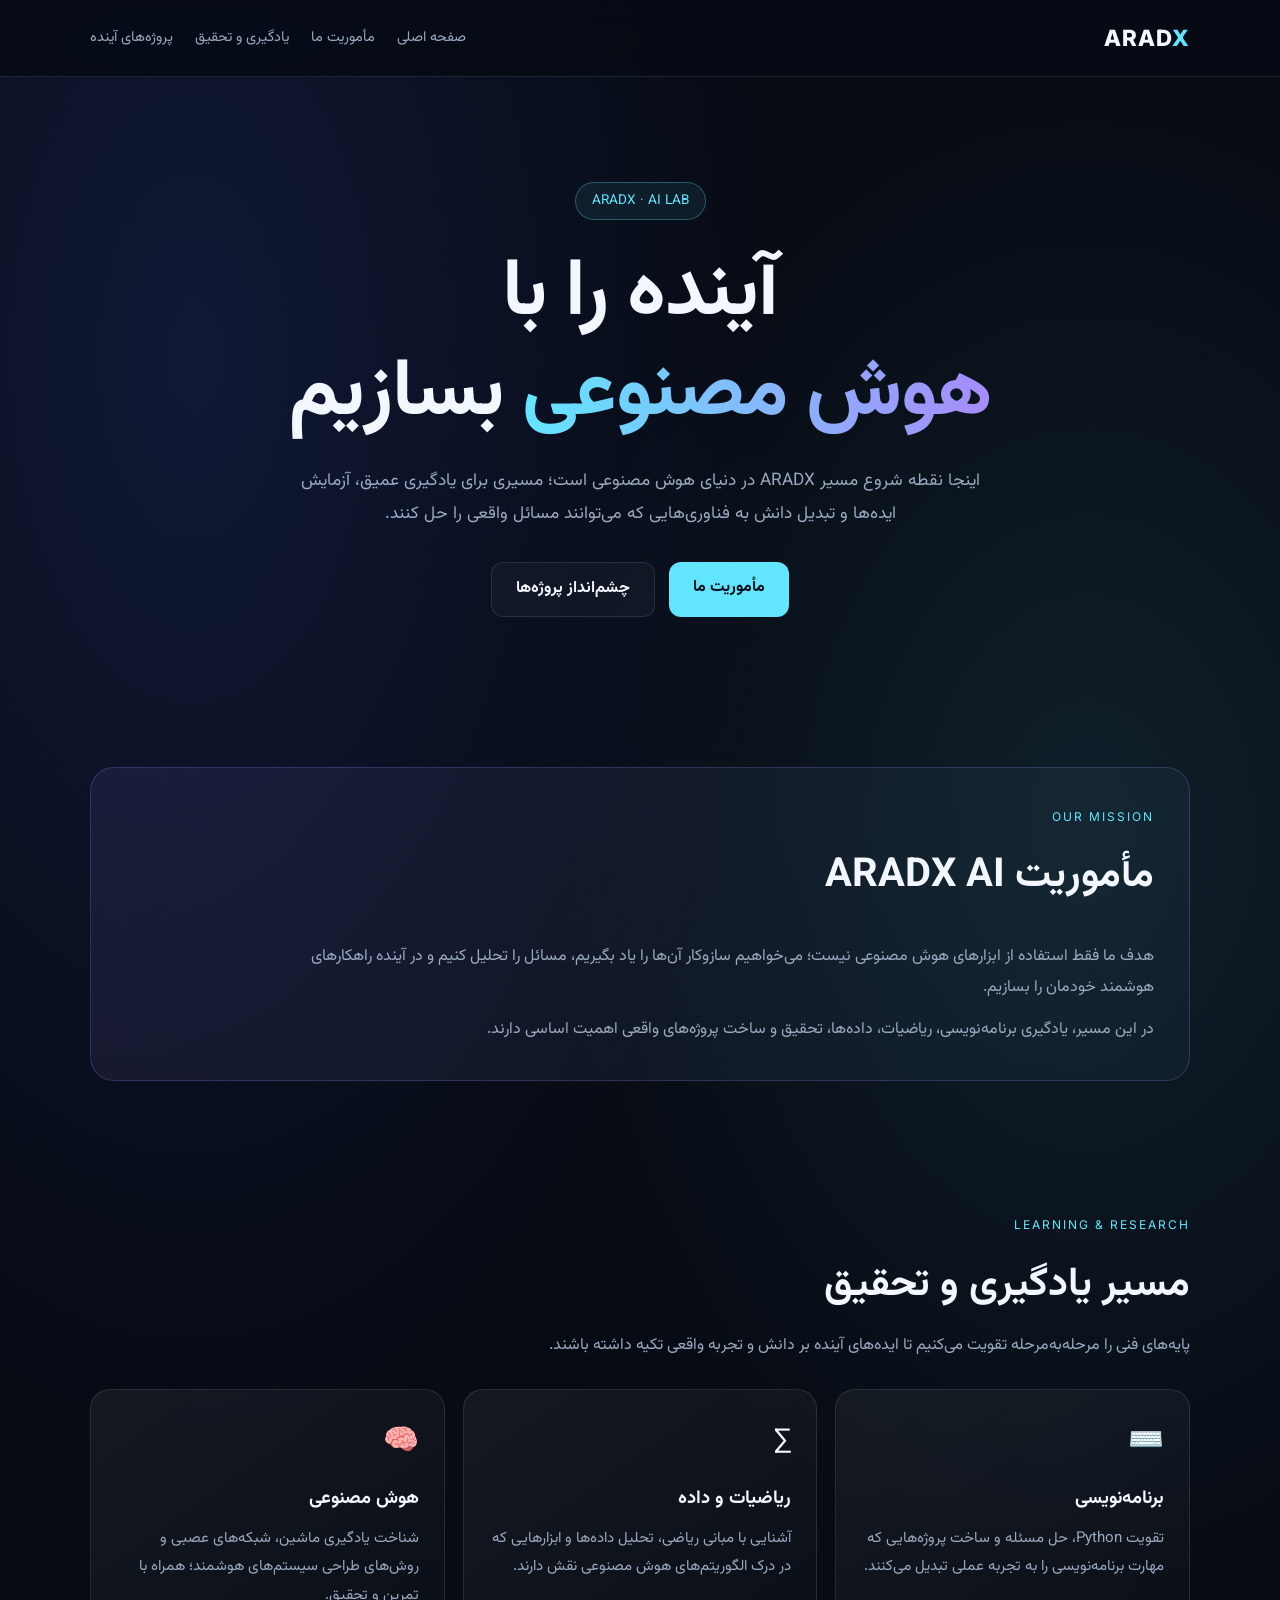
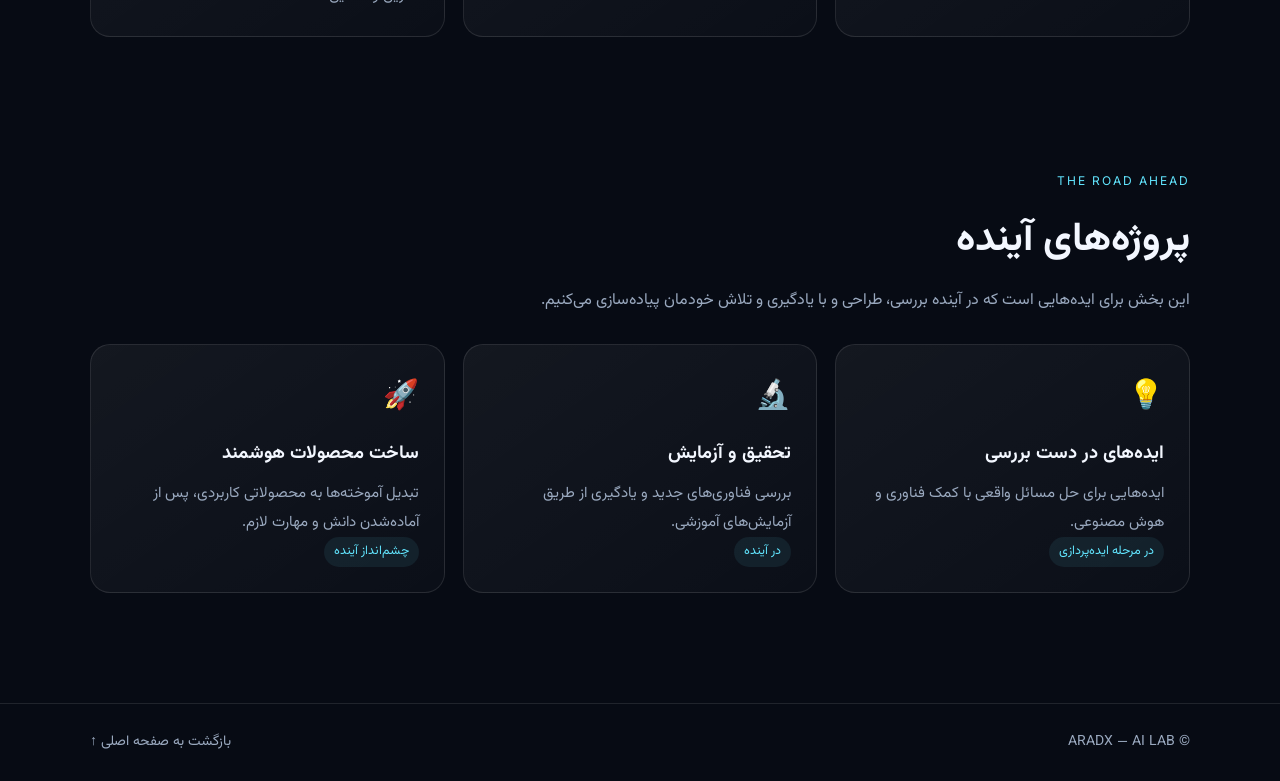
==== ai.html @ 26f62e9f "Create ai.html Add ARADX AI Lab page" ====
<!DOCTYPE html>
<html lang="fa" dir="rtl">
<head>
  <meta charset="UTF-8">
  <meta name="viewport" content="width=device-width, initial-scale=1.0">
  <meta name="theme-color" content="#070b14">
  <meta name="description" content="ARADX AI LAB — مسیر یادگیری، تحقیق و ساخت فناوری‌های هوش مصنوعی">
  <title>ARADX AI LAB | هوش مصنوعی</title>

  <link rel="preconnect" href="https://fonts.googleapis.com">
  <link rel="preconnect" href="https://fonts.gstatic.com" crossorigin>
  <link href="https://fonts.googleapis.com/css2?family=Vazirmatn:wght@400;500;600;700;800&family=Inter:wght@400;500;600;700;800&display=swap" rel="stylesheet">

  <style>
    :root {
      --bg: #070b14;
      --panel: #101827;
      --text: #f3f7ff;
      --muted: #9aa9bf;
      --cyan: #62e6ff;
      --purple: #a78bfa;
      --border: rgba(255,255,255,.10);
    }

    * {
      box-sizing: border-box;
      margin: 0;
      padding: 0;
    }

    html {
      scroll-behavior: smooth;
    }

    body {
      background:
        radial-gradient(ellipse at 15% 15%, rgba(69,105,255,.14), transparent 38%),
        radial-gradient(ellipse at 85% 35%, rgba(98,230,255,.09), transparent 35%),
        var(--bg);
      color: var(--text);
      font-family: "Vazirmatn", sans-serif;
      line-height: 1.9;
      min-height: 100vh;
    }

    a {
      color: inherit;
      text-decoration: none;
    }

    .container {
      width: min(1100px, 90%);
      margin: auto;
    }

    header {
      position: sticky;
      top: 0;
      z-index: 10;
      background: rgba(7,11,20,.85);
      backdrop-filter: blur(14px);
      border-bottom: 1px solid var(--border);
    }

    .nav {
      min-height: 76px;
      display: flex;
      align-items: center;
      justify-content: space-between;
      gap: 20px;
    }

    .brand {
      font-family: "Inter", sans-serif;
      font-size: 1.4rem;
      font-weight: 800;
      letter-spacing: 1px;
    }

    .brand span {
      color: var(--cyan);
    }

    .nav-links {
      display: flex;
      flex-wrap: wrap;
      gap: 22px;
      color: var(--muted);
      font-size: .9rem;
    }

    .nav-links a:hover {
      color: var(--cyan);
    }

    .hero {
      padding: 105px 0 85px;
      text-align: center;
    }

    .badge {
      display: inline-block;
      padding: 5px 16px;
      border: 1px solid rgba(98,230,255,.3);
      border-radius: 50px;
      background: rgba(98,230,255,.07);
      color: var(--cyan);
      font-size: .85rem;
      margin-bottom: 25px;
    }

    h1 {
      font-size: clamp(2.5rem, 7vw, 5rem);
      line-height: 1.25;
      margin-bottom: 20px;
      letter-spacing: -1px;
    }

    h1 span {
      background: linear-gradient(90deg, var(--cyan), var(--purple));
      -webkit-background-clip: text;
      background-clip: text;
      color: transparent;
    }

    .hero p {
      max-width: 700px;
      margin: 0 auto;
      color: var(--muted);
      font-size: 1.08rem;
    }

    .buttons {
      display: flex;
      justify-content: center;
      flex-wrap: wrap;
      gap: 14px;
      margin-top: 32px;
    }

    .btn {
      display: inline-block;
      padding: 11px 24px;
      border-radius: 12px;
      font-weight: 700;
      transition: transform .2s, background .2s;
    }

    .btn:hover {
      transform: translateY(-3px);
    }

    .btn-primary {
      background: var(--cyan);
      color: #07111b;
    }

    .btn-secondary {
      border: 1px solid var(--border);
      background: rgba(255,255,255,.03);
    }

    section {
      padding: 65px 0;
      scroll-margin-top: 90px;
    }

    .section-title {
      margin-bottom: 28px;
    }

    .section-title small {
      color: var(--cyan);
      font-family: "Inter", sans-serif;
      letter-spacing: 2px;
      font-size: .75rem;
    }

    h2 {
      font-size: clamp(1.7rem, 4vw, 2.5rem);
      margin-top: 5px;
    }

    .section-intro {
      color: var(--muted);
      max-width: 750px;
      margin-top: 8px;
    }

    .grid {
      display: grid;
      grid-template-columns: repeat(3, minmax(0, 1fr));
      gap: 18px;
    }
    .card {
      background: linear-gradient(145deg, rgba(255,255,255,.055), rgba(255,255,255,.018));
      border: 1px solid var(--border);
      border-radius: 20px;
      padding: 25px;
      transition: transform .2s, border-color .2s;
    }

    .card:hover {
      transform: translateY(-5px);
      border-color: rgba(98,230,255,.4);
    }

    .icon {
      font-size: 1.8rem;
      margin-bottom: 12px;
    }

    .card h3 {
      font-size: 1.15rem;
      margin-bottom: 8px;
    }

    .card p {
      color: var(--muted);
      font-size: .94rem;
    }

    .mission {
      border: 1px solid rgba(167,139,250,.22);
      background: linear-gradient(120deg, rgba(167,139,250,.09), rgba(98,230,255,.045));
      border-radius: 24px;
      padding: 35px;
    }

    .mission p {
      color: var(--muted);
      margin-top: 12px;
      max-width: 850px;
    }

    .status {
      display: inline-block;
      color: var(--cyan);
      background: rgba(98,230,255,.08);
      padding: 3px 10px;
      border-radius: 30px;
      font-size: .78rem;
      margin-bottom: 12px;
    }

    .project-card {
      min-height: 210px;
      display: flex;
      flex-direction: column;
      align-items: flex-start;
    }

    .project-card .status {
      margin-top: auto;
      margin-bottom: 0;
    }

    footer {
      border-top: 1px solid var(--border);
      padding: 25px 0;
      margin-top: 45px;
      color: var(--muted);
      font-size: .88rem;
    }

    .footer-inner {
      display: flex;
      justify-content: space-between;
      flex-wrap: wrap;
      gap: 12px;
    }

    @media (max-width: 760px) {
      .grid {
        grid-template-columns: 1fr;
      }

      .nav {
        padding: 12px 0;
        align-items: flex-start;
        flex-direction: column;
      }

      .nav-links {
        gap: 14px;
      }

      .hero {
        padding: 75px 0 55px;
      }

      .mission {
        padding: 23px;
      }
    }
  </style>
</head>

<body>

  <header>
    <div class="container nav">
      <a class="brand" href="index.html">ARAD<span>X</span></a>

      <nav class="nav-links" aria-label="منوی اصلی">
        <a href="index.html">صفحه اصلی</a>
        <a href="#mission">مأموریت ما</a>
        <a href="#learning">یادگیری و تحقیق</a>
        <a href="#projects">پروژه‌های آینده</a>
      </nav>
    </div>
  </header>

  <main>

    <section class="hero">
      <div class="container">
        <div class="badge">ARADX · AI LAB</div>

        <h1>
          آینده را با<br>
          <span>هوش مصنوعی</span> بسازیم
        </h1>

        <p>
          اینجا نقطه شروع مسیر ARADX در دنیای هوش مصنوعی است؛
          مسیری برای یادگیری عمیق، آزمایش ایده‌ها و تبدیل دانش
          به فناوری‌هایی که می‌توانند مسائل واقعی را حل کنند.
        </p>

        <div class="buttons">
          <a class="btn btn-primary" href="#mission">مأموریت ما</a>
          <a class="btn btn-secondary" href="#projects">چشم‌انداز پروژه‌ها</a>
        </div>
      </div>
    </section>

    <section id="mission">
      <div class="container">
        <div class="mission">
          <div class="section-title">
            <small>OUR MISSION</small>
            <h2>مأموریت ARADX AI</h2>
          </div>

          <p>
            هدف ما فقط استفاده از ابزارهای هوش مصنوعی نیست؛
            می‌خواهیم سازوکار آن‌ها را یاد بگیریم، مسائل را
            تحلیل کنیم و در آینده راهکارهای هوشمند خودمان را بسازیم.
          </p>

          <p>
            در این مسیر، یادگیری برنامه‌نویسی، ریاضیات، داده‌ها،
            تحقیق و ساخت پروژه‌های واقعی اهمیت اساسی دارند.
          </p>
        </div>
      </div>
    </section>

    <section id="learning">
      <div class="container">
        <div class="section-title">
          <small>LEARNING & RESEARCH</small>
          <h2>مسیر یادگیری و تحقیق</h2>
          <p class="section-intro">
            پایه‌های فنی را مرحله‌به‌مرحله تقویت می‌کنیم تا
            ایده‌های آینده بر دانش و تجربه واقعی تکیه داشته باشند.
          </p>
        </div>
        <div class="grid">
          <article class="card">
            <div class="icon">⌨️</div>
            <h3>برنامه‌نویسی</h3>
            <p>
              تقویت Python، حل مسئله و ساخت پروژه‌هایی که
              مهارت برنامه‌نویسی را به تجربه عملی تبدیل می‌کنند.
            </p>
          </article>

          <article class="card">
            <div class="icon">∑</div>
            <h3>ریاضیات و داده</h3>
            <p>
              آشنایی با مبانی ریاضی، تحلیل داده‌ها و ابزارهایی
              که در درک الگوریتم‌های هوش مصنوعی نقش دارند.
            </p>
          </article>

          <article class="card">
            <div class="icon">🧠</div>
            <h3>هوش مصنوعی</h3>
            <p>
              شناخت یادگیری ماشین، شبکه‌های عصبی و روش‌های
              طراحی سیستم‌های هوشمند؛ همراه با تمرین و تحقیق.
            </p>
          </article>
        </div>
      </div>
    </section>

    <section id="projects">
      <div class="container">
        <div class="section-title">
          <small>THE ROAD AHEAD</small>
          <h2>پروژه‌های آینده</h2>
          <p class="section-intro">
            این بخش برای ایده‌هایی است که در آینده بررسی،
            طراحی و با یادگیری و تلاش خودمان پیاده‌سازی می‌کنیم.
          </p>
        </div>

        <div class="grid">
          <article class="card project-card">
            <div class="icon">💡</div>
            <h3>ایده‌های در دست بررسی</h3>
            <p>
              ایده‌هایی برای حل مسائل واقعی با کمک فناوری و هوش مصنوعی.
            </p>
            <span class="status">در مرحله ایده‌پردازی</span>
          </article>

          <article class="card project-card">
            <div class="icon">🔬</div>
            <h3>تحقیق و آزمایش</h3>
            <p>
              بررسی فناوری‌های جدید و یادگیری از طریق آزمایش‌های آموزشی.
            </p>
            <span class="status">در آینده</span>
          </article>

          <article class="card project-card">
            <div class="icon">🚀</div>
            <h3>ساخت محصولات هوشمند</h3>
            <p>
              تبدیل آموخته‌ها به محصولاتی کاربردی، پس از آماده‌شدن دانش و مهارت لازم.
            </p>
            <span class="status">چشم‌انداز آینده</span>
          </article>
        </div>
      </div>
    </section>

  </main>

  <footer>
    <div class="container footer-inner">
      <span>© ARADX — AI LAB</span>
      <a href="index.html">بازگشت به صفحه اصلی ↑</a>
    </div>
  </footer>

</body>
</html>
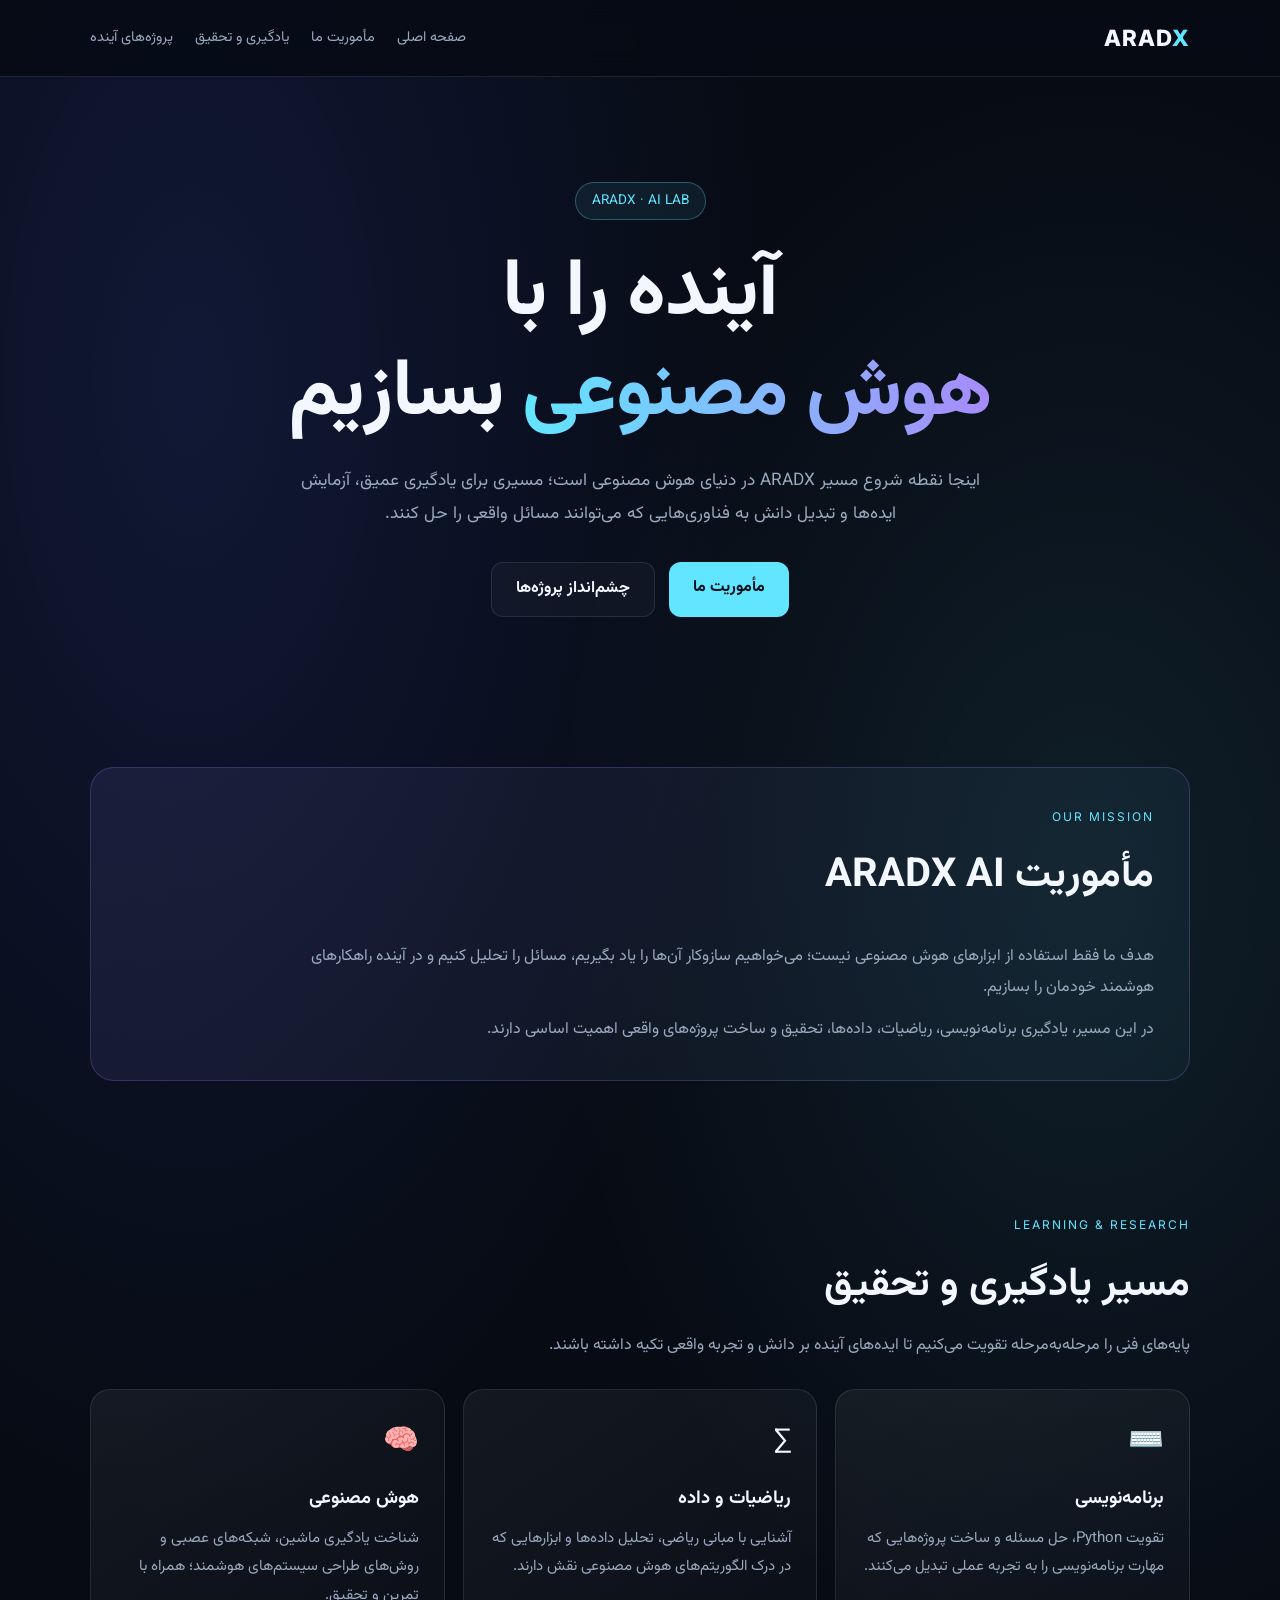
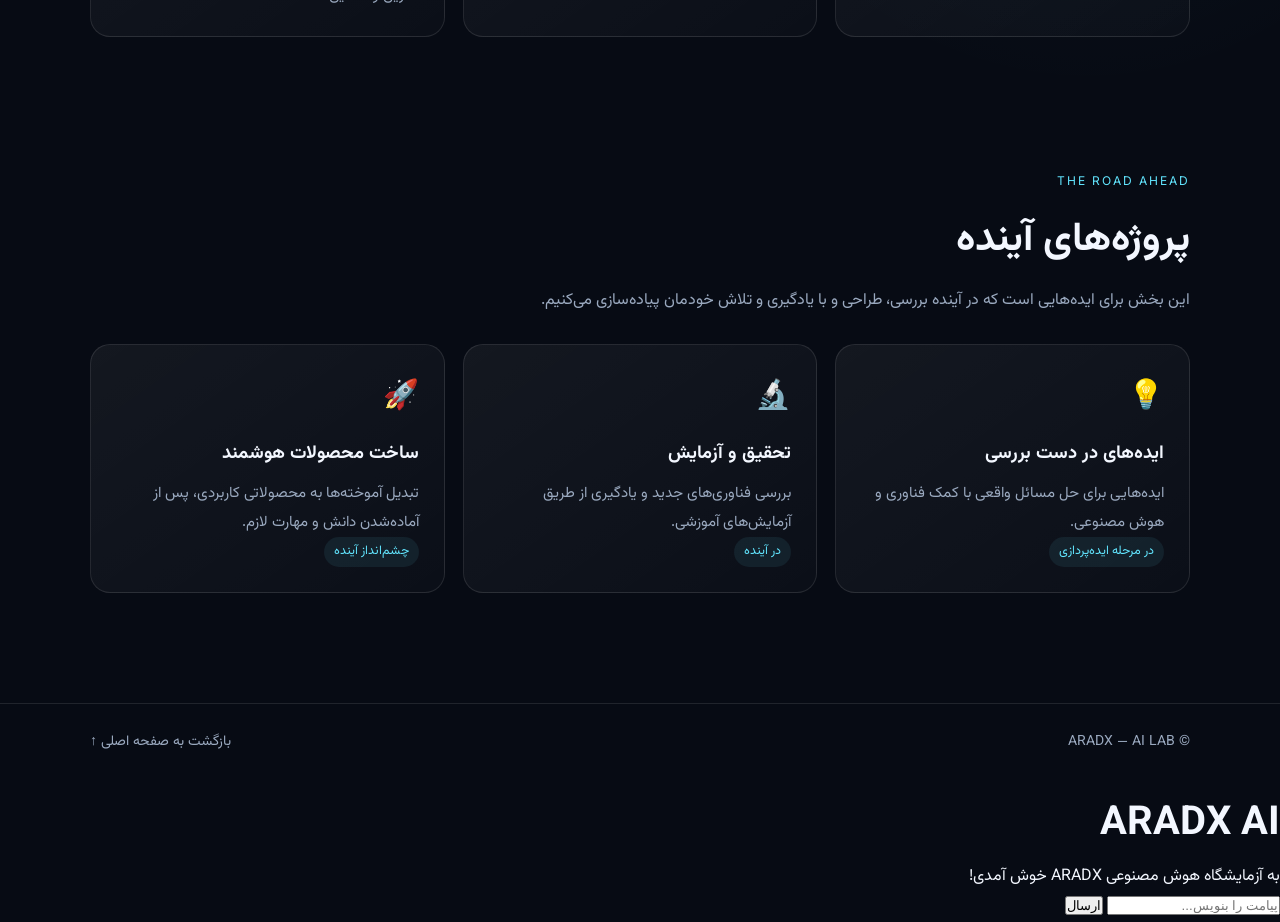
==== commit 2a5782f1: "Update ai.html" ====
--- a/ai.html
+++ b/ai.html
@@ -448,6 +448,16 @@
       <a href="index.html">بازگشت به صفحه اصلی ↑</a>
     </div>
   </footer>
-
+<div class="chat-box">
+    <h2>ARADX AI</h2>
+
+    <div id="chat-messages">
+        <p>به آزمایشگاه هوش مصنوعی ARADX خوش آمدی!</p>
+    </div>
+
+    <input type="text" id="user-input" placeholder="پیامت را بنویس...">
+
+    <button id="send-btn">ارسال</button>
+</div>
 </body>
 </html>
